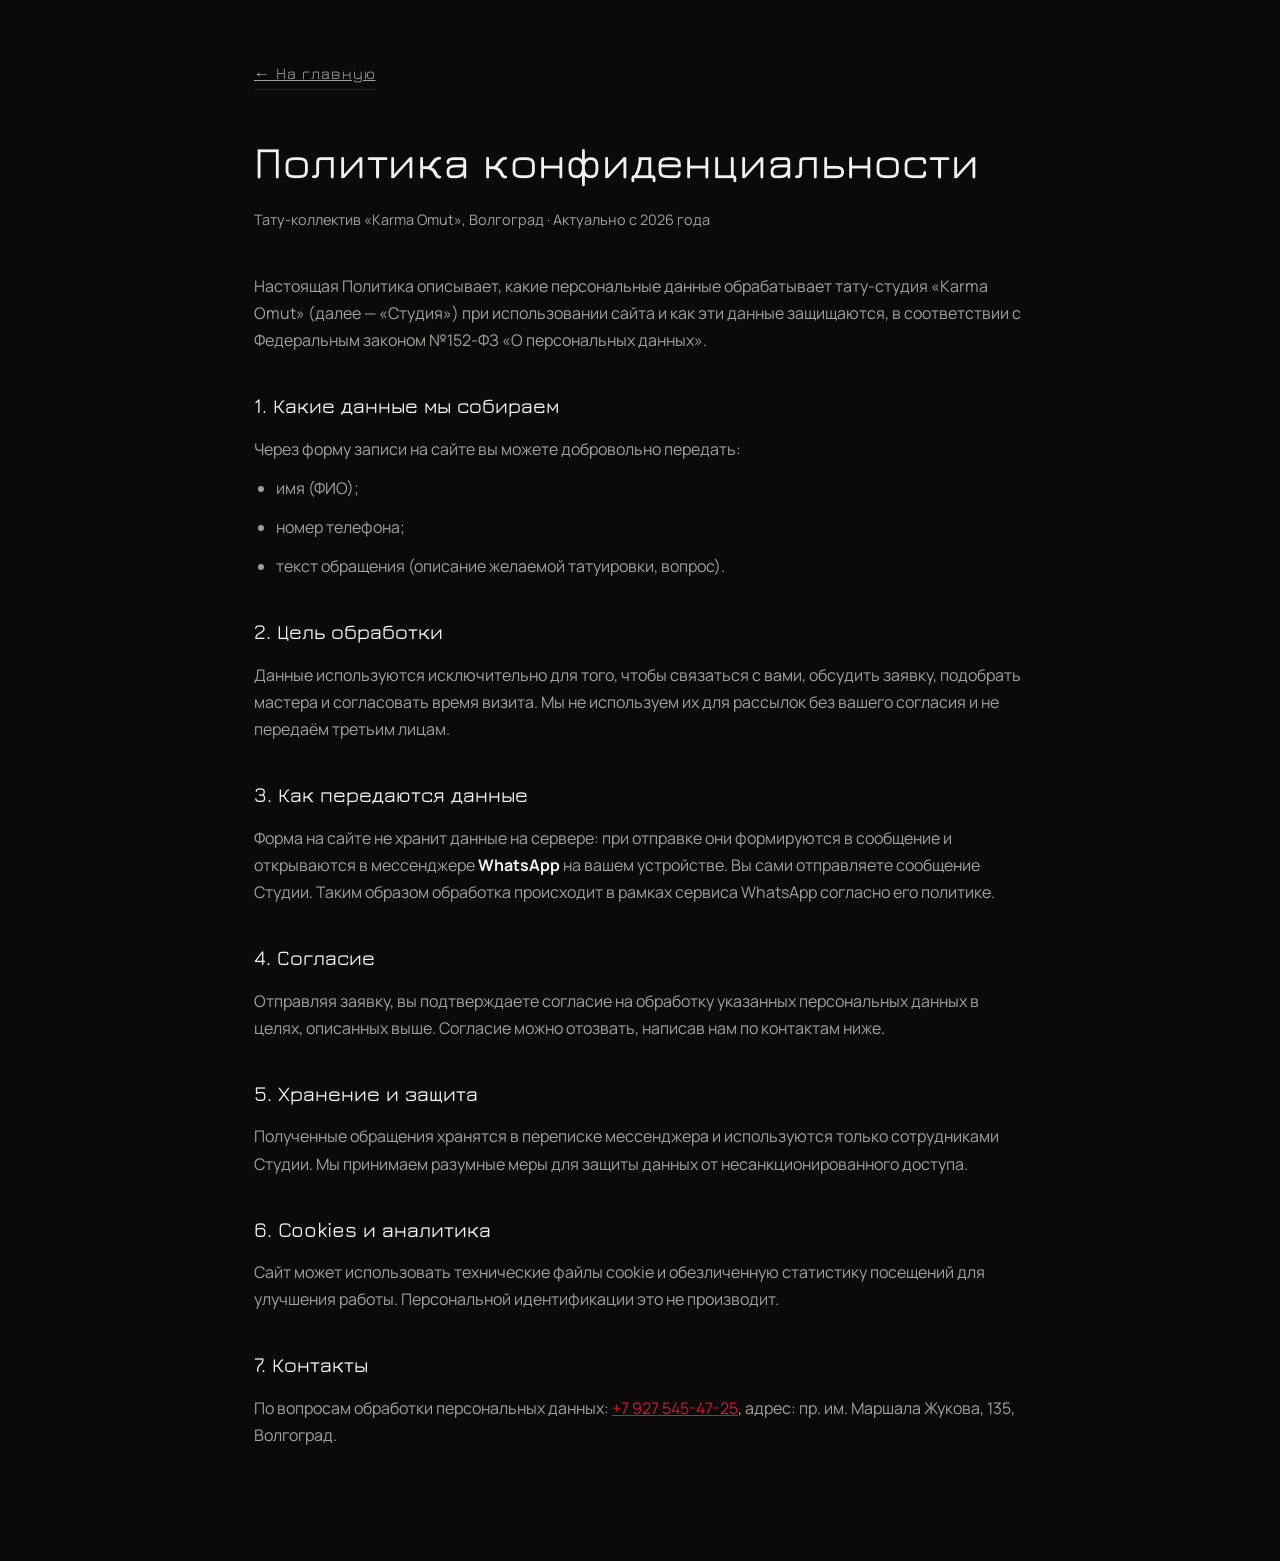
==== privacy.html @ f4ccae55 "Add files via upload" ====
<!DOCTYPE html>
<html lang="ru">
<head>
<meta charset="UTF-8">
<meta name="viewport" content="width=device-width, initial-scale=1.0">
<title>Политика конфиденциальности — Karma Omut</title>
<meta name="robots" content="noindex, follow">
<meta name="theme-color" content="#0a0a0b">
<link rel="icon" href="img/icon-48.png" sizes="48x48" type="image/png">
<link rel="apple-touch-icon" href="img/icon-180.png">
<link rel="preconnect" href="https://fonts.googleapis.com">
<link rel="preconnect" href="https://fonts.gstatic.com" crossorigin>
<link rel="stylesheet" href="https://fonts.googleapis.com/css2?family=Jura:wght@400;500;600&family=Manrope:wght@400;500&display=swap" media="print" onload="this.media='all'">
<noscript><link rel="stylesheet" href="https://fonts.googleapis.com/css2?family=Jura:wght@400;500;600&family=Manrope:wght@400;500&display=swap"></noscript>
<style>
*,*::before,*::after{margin:0;padding:0;box-sizing:border-box}
:root{--bg:#0a0a0b;--white:#f4f2ee;--muted:#a3a099;--red:#e0122b;--line:rgba(244,242,238,.1)}
body{background:var(--bg);color:var(--white);font-family:"Manrope",system-ui,sans-serif;line-height:1.7;-webkit-font-smoothing:antialiased}
.wrap{max-width:820px;margin:0 auto;padding:60px 24px 100px}
a{color:var(--red)}
h1{font-family:"Jura",sans-serif;font-weight:500;font-size:clamp(1.8rem,5vw,2.8rem);letter-spacing:.02em;margin-bottom:8px}
.sub{color:var(--muted);font-size:.9rem;margin-bottom:40px}
h2{font-family:"Jura",sans-serif;font-weight:500;font-size:1.3rem;margin:34px 0 12px;color:var(--white)}
p,li{color:var(--muted);margin-bottom:12px}
ul{padding-left:22px}
.back{display:inline-block;margin-bottom:34px;font-family:"Jura",sans-serif;letter-spacing:.06em;color:var(--muted);border-bottom:1px solid var(--line);padding-bottom:2px}
.back:hover{color:var(--white)}
strong{color:var(--white)}
</style>
</head>
<body>
<div class="wrap">
  <a href="index.html" class="back">← На главную</a>
  <h1>Политика конфиденциальности</h1>
  <p class="sub">Тату-коллектив «Karma Omut», Волгоград · Актуально с 2026 года</p>

  <p>Настоящая Политика описывает, какие персональные данные обрабатывает тату-студия «Karma Omut» (далее — «Студия») при использовании сайта и как эти данные защищаются, в соответствии с Федеральным законом №152-ФЗ «О персональных данных».</p>

  <h2>1. Какие данные мы собираем</h2>
  <p>Через форму записи на сайте вы можете добровольно передать:</p>
  <ul>
    <li>имя (ФИО);</li>
    <li>номер телефона;</li>
    <li>текст обращения (описание желаемой татуировки, вопрос).</li>
  </ul>

  <h2>2. Цель обработки</h2>
  <p>Данные используются исключительно для того, чтобы связаться с вами, обсудить заявку, подобрать мастера и согласовать время визита. Мы не используем их для рассылок без вашего согласия и не передаём третьим лицам.</p>

  <h2>3. Как передаются данные</h2>
  <p>Форма на сайте не хранит данные на сервере: при отправке они формируются в сообщение и открываются в мессенджере <strong>WhatsApp</strong> на вашем устройстве. Вы сами отправляете сообщение Студии. Таким образом обработка происходит в рамках сервиса WhatsApp согласно его политике.</p>

  <h2>4. Согласие</h2>
  <p>Отправляя заявку, вы подтверждаете согласие на обработку указанных персональных данных в целях, описанных выше. Согласие можно отозвать, написав нам по контактам ниже.</p>

  <h2>5. Хранение и защита</h2>
  <p>Полученные обращения хранятся в переписке мессенджера и используются только сотрудниками Студии. Мы принимаем разумные меры для защиты данных от несанкционированного доступа.</p>

  <h2>6. Cookies и аналитика</h2>
  <p>Сайт может использовать технические файлы cookie и обезличенную статистику посещений для улучшения работы. Персональной идентификации это не производит.</p>

  <h2>7. Контакты</h2>
  <p>По вопросам обработки персональных данных: <a href="tel:+79275454725">+7 927 545-47-25</a>, адрес: пр. им. Маршала Жукова, 135, Волгоград.</p>
</div>
</body>
</html>
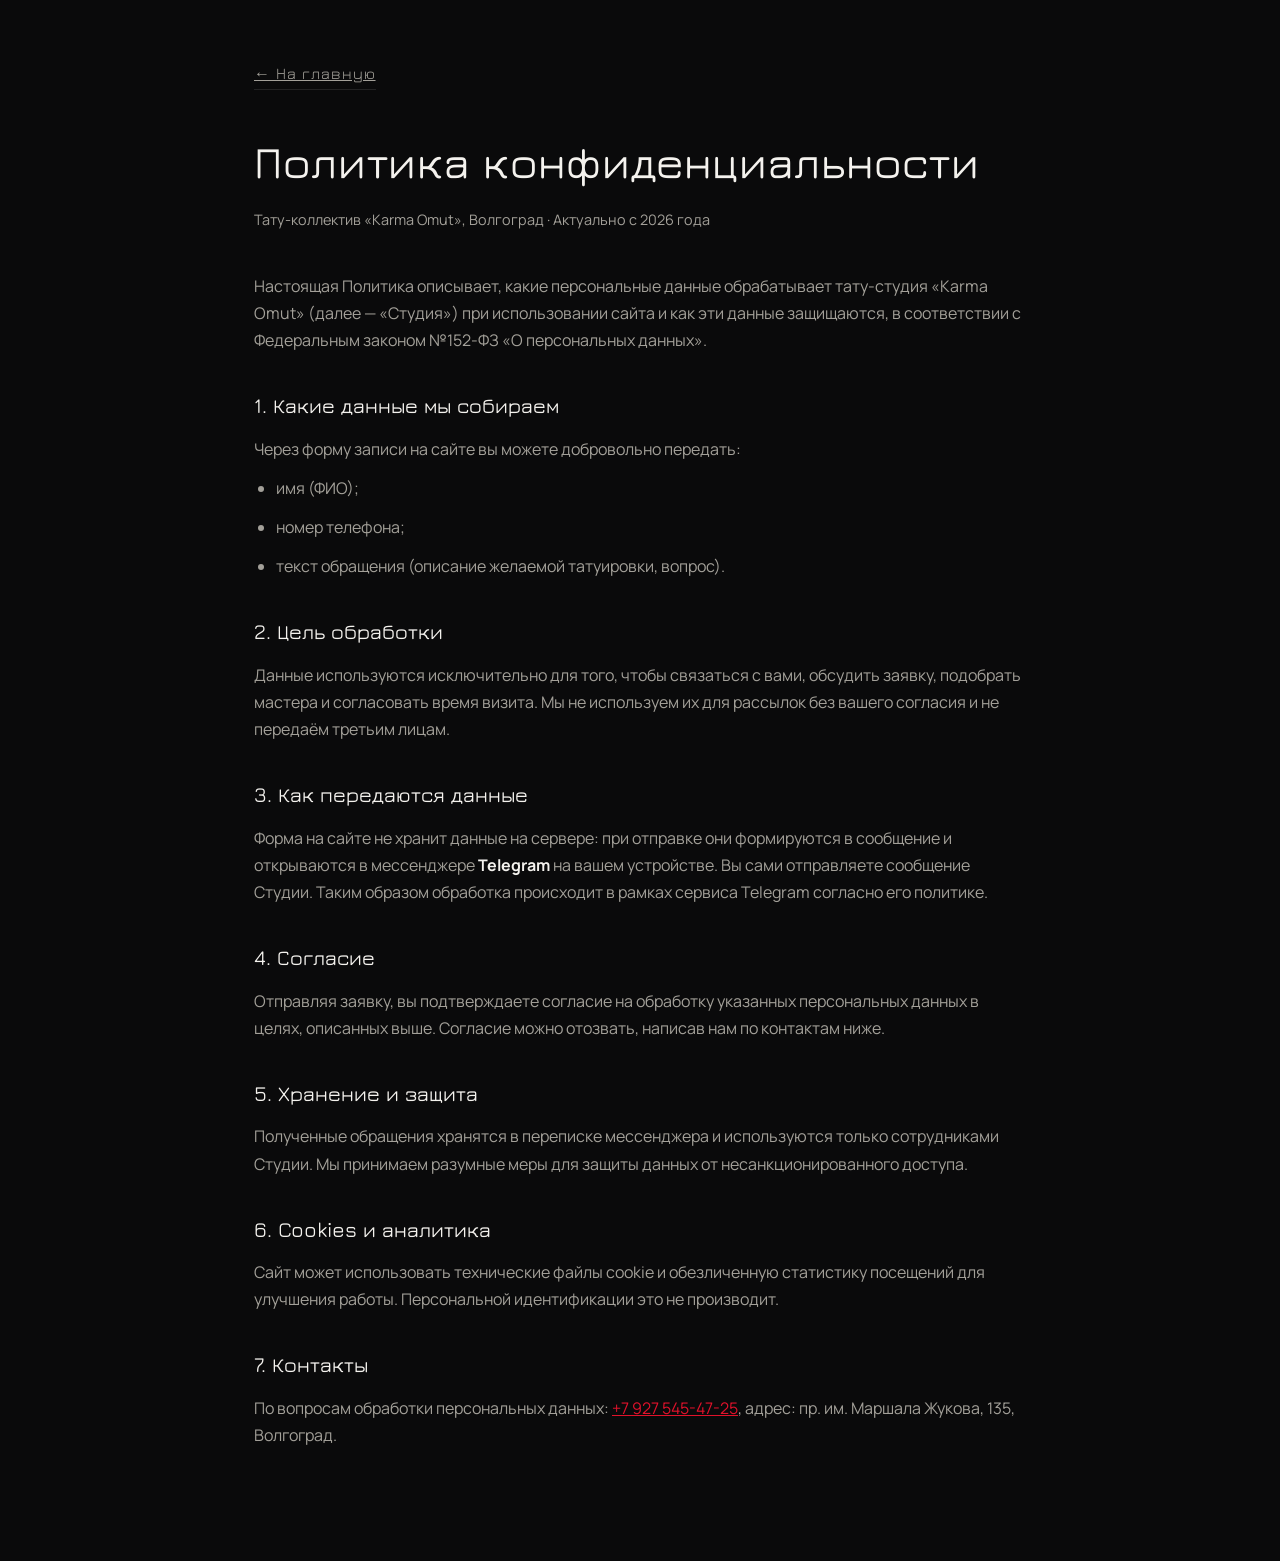
==== commit d76c44a3: "Add files via upload" ====
--- a/privacy.html
+++ b/privacy.html
@@ -6,8 +6,10 @@
 <title>Политика конфиденциальности — Karma Omut</title>
 <meta name="robots" content="noindex, follow">
 <meta name="theme-color" content="#0a0a0b">
-<link rel="icon" href="img/icon-48.png" sizes="48x48" type="image/png">
-<link rel="apple-touch-icon" href="img/icon-180.png">
+<link rel="icon" type="image/png" sizes="16x16" href="img/favicon-16.png">
+<link rel="icon" type="image/png" sizes="32x32" href="img/favicon-32.png">
+<link rel="icon" type="image/png" sizes="48x48" href="img/favicon-48.png">
+<link rel="apple-touch-icon" sizes="180x180" href="img/apple-touch-icon.png">
 <link rel="preconnect" href="https://fonts.googleapis.com">
 <link rel="preconnect" href="https://fonts.gstatic.com" crossorigin>
 <link rel="stylesheet" href="https://fonts.googleapis.com/css2?family=Jura:wght@400;500;600&family=Manrope:wght@400;500&display=swap" media="print" onload="this.media='all'">
@@ -48,7 +50,7 @@
   <p>Данные используются исключительно для того, чтобы связаться с вами, обсудить заявку, подобрать мастера и согласовать время визита. Мы не используем их для рассылок без вашего согласия и не передаём третьим лицам.</p>
 
   <h2>3. Как передаются данные</h2>
-  <p>Форма на сайте не хранит данные на сервере: при отправке они формируются в сообщение и открываются в мессенджере <strong>WhatsApp</strong> на вашем устройстве. Вы сами отправляете сообщение Студии. Таким образом обработка происходит в рамках сервиса WhatsApp согласно его политике.</p>
+  <p>Форма на сайте не хранит данные на сервере: при отправке они формируются в сообщение и открываются в мессенджере <strong>Telegram</strong> на вашем устройстве. Вы сами отправляете сообщение Студии. Таким образом обработка происходит в рамках сервиса Telegram согласно его политике.</p>
 
   <h2>4. Согласие</h2>
   <p>Отправляя заявку, вы подтверждаете согласие на обработку указанных персональных данных в целях, описанных выше. Согласие можно отозвать, написав нам по контактам ниже.</p>
